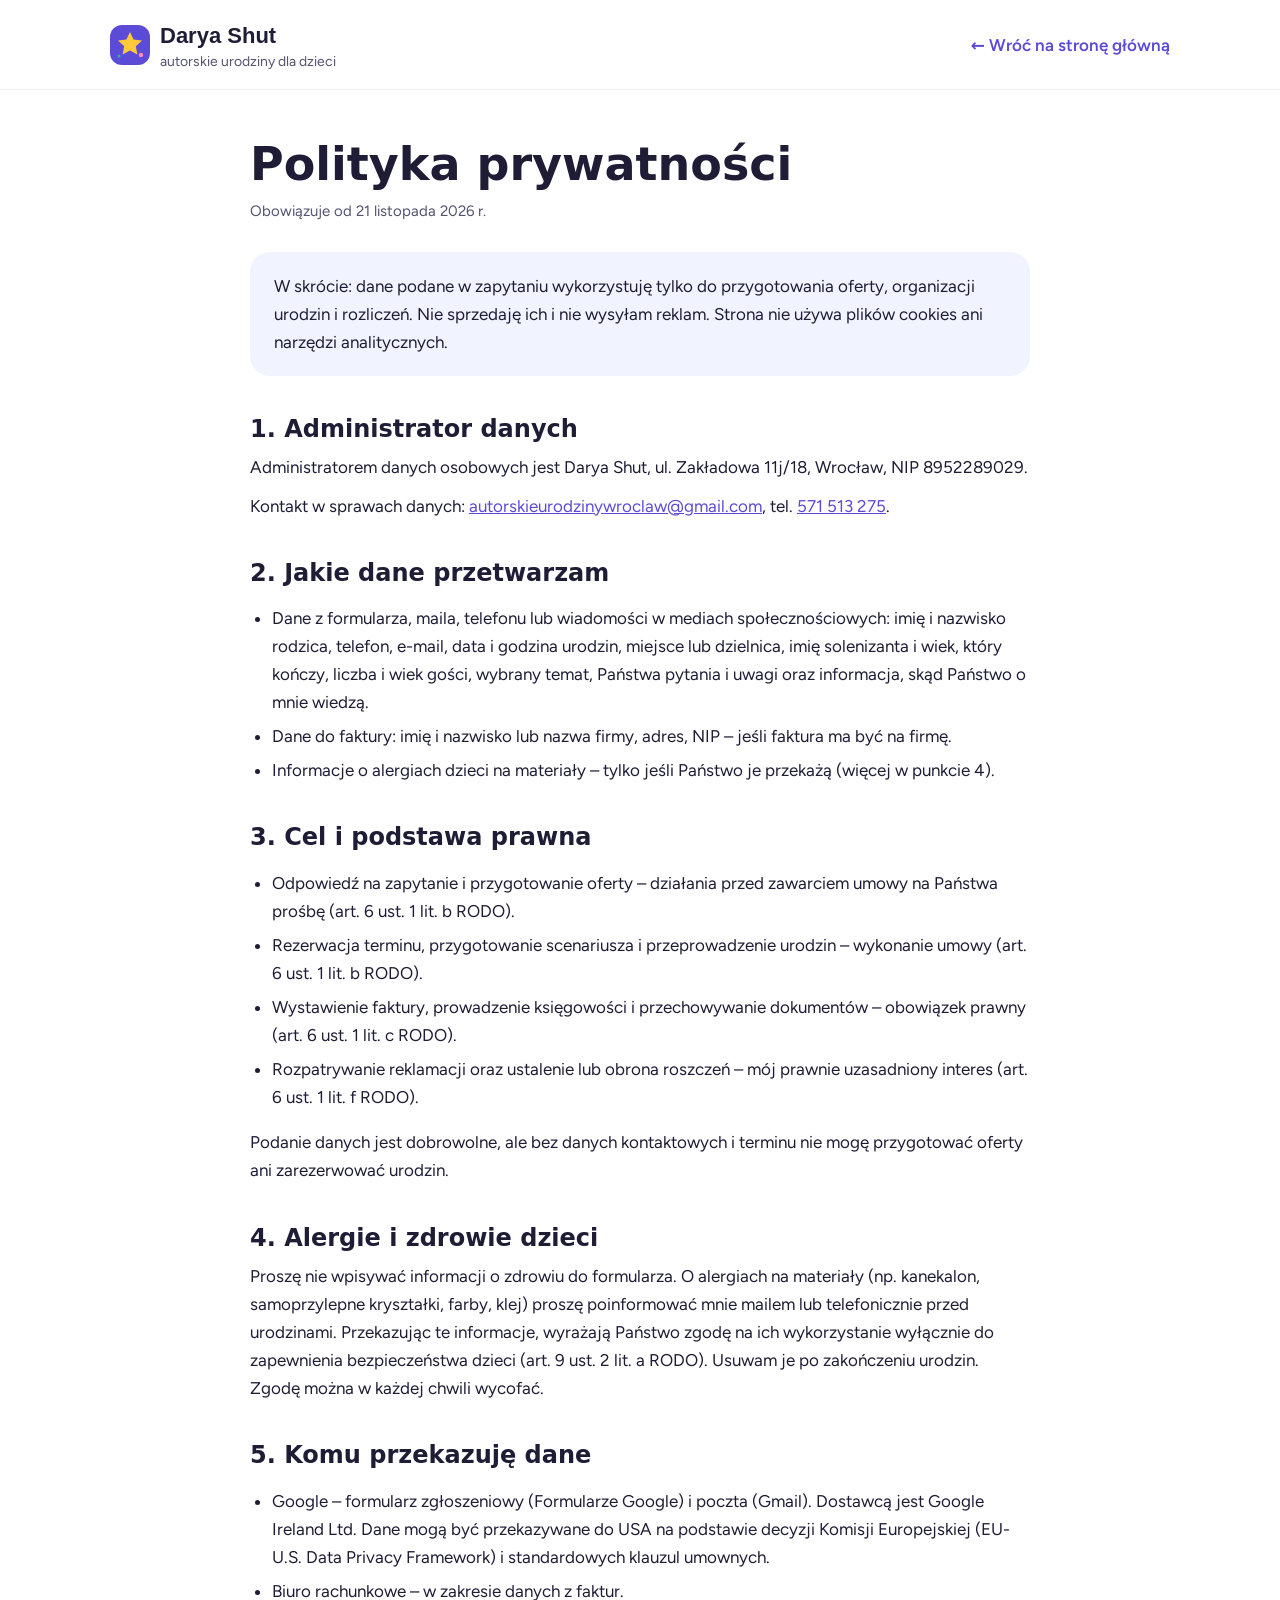
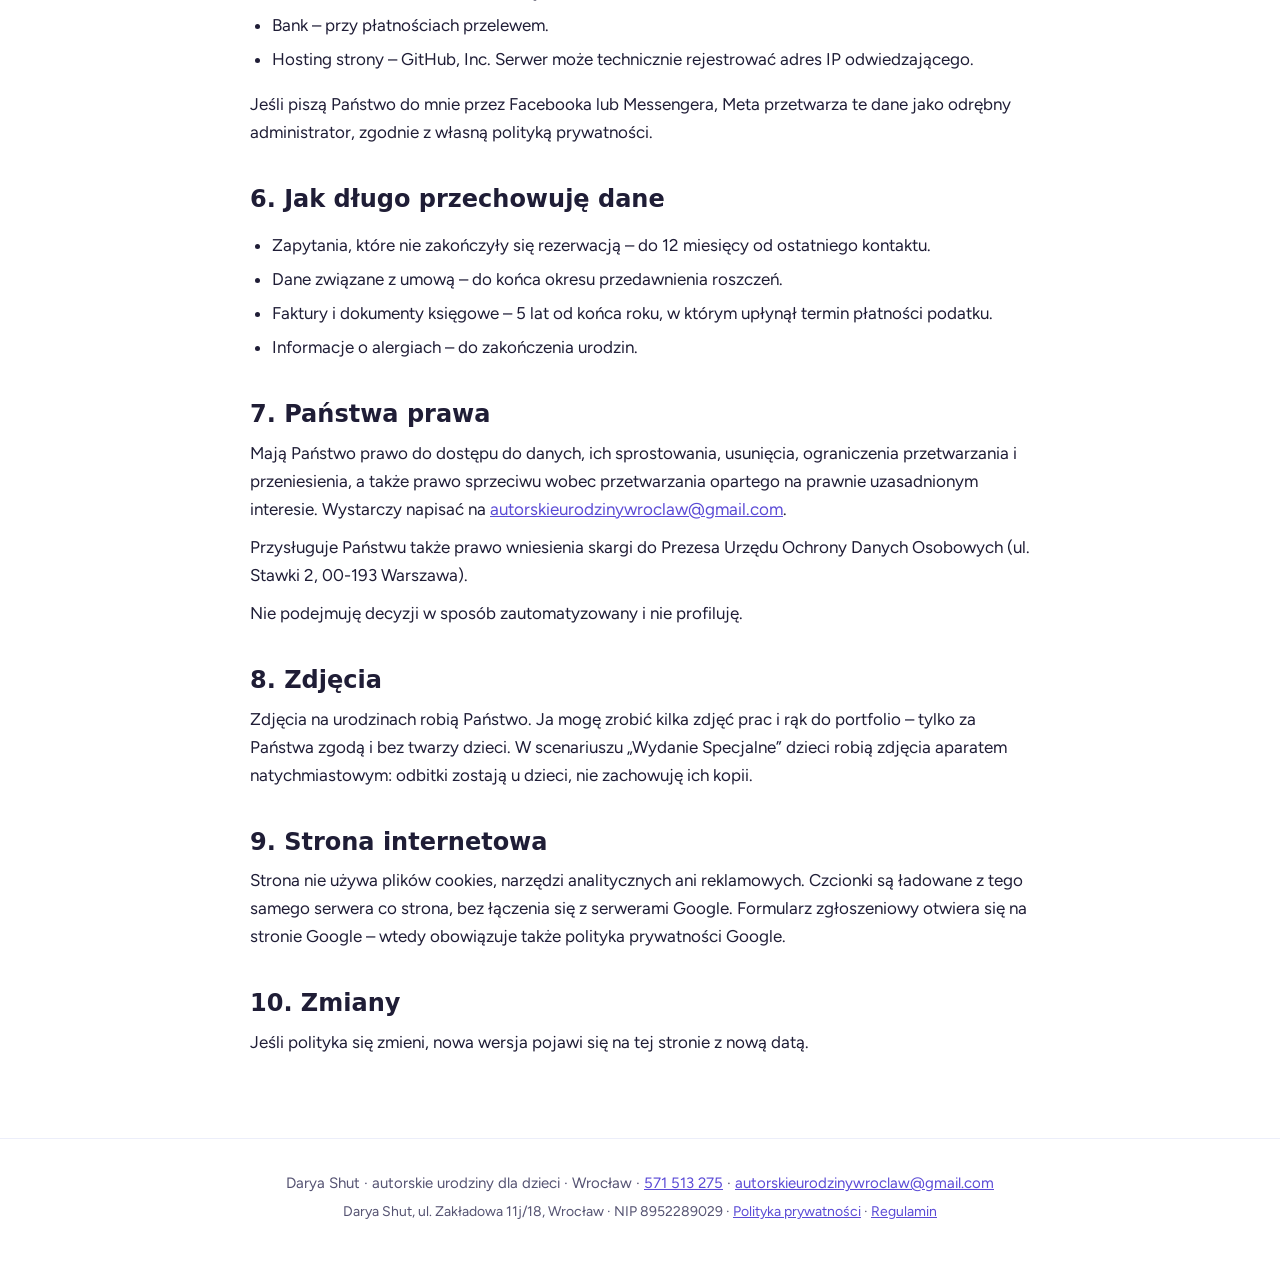
==== polityka-prywatnosci.html @ 9589dca6 "Regulamin, Polityka prywatności, dane firmy w stopce, dopłaty, lokalne fonty Co-Authored-By: Claude " ====
<!doctype html>
<html lang="pl">
<head>
<meta charset="utf-8">
<meta name="viewport" content="width=device-width, initial-scale=1">
<title>Polityka prywatności – Darya Shut, autorskie urodziny dla dzieci</title>
<link rel="icon" href="favicon.svg" type="image/svg+xml">
<link rel="stylesheet" href="fonts/fonts.css">
<link rel="stylesheet" href="legal.css">
</head>
<body>
<header class="top">
  <div class="wrap">
    <a class="brand" href="./">
      <svg width="40" height="40" viewBox="0 0 40 40" aria-hidden="true"><rect width="40" height="40" rx="12" fill="#5B4BD6"/><path d="M20 7 L23.6 14.6 L32 15.6 L25.8 21.3 L27.4 29.6 L20 25.5 L12.6 29.6 L14.2 21.3 L8 15.6 L16.4 14.6 Z" fill="#FFC93C"/><circle cx="31" cy="30" r="2.2" fill="#FF8FB1"/><circle cx="9" cy="31" r="1.6" fill="#2BB59A"/></svg>
      <div><b>Darya Shut</b><span>autorskie urodziny dla dzieci</span></div>
    </a>
    <a class="back" href="./">← Wróć na stronę główną</a>
  </div>
</header>

<main>
<div class="wrap">
  <h1>Polityka prywatności</h1>
  <p class="meta">Obowiązuje od 21 listopada 2026 r.</p>

  <div class="box"><p>W skrócie: dane podane w zapytaniu wykorzystuję tylko do przygotowania oferty, organizacji urodzin i rozliczeń. Nie sprzedaję ich i nie wysyłam reklam. Strona nie używa plików cookies ani narzędzi analitycznych.</p></div>

  <h2>1. Administrator danych</h2>
  <p>Administratorem danych osobowych jest Darya Shut, ul. Zakładowa 11j/18, Wrocław, NIP 8952289029.</p>
  <p>Kontakt w sprawach danych: <a href="mailto:autorskieurodzinywroclaw@gmail.com">autorskieurodzinywroclaw@gmail.com</a>, tel. <a href="tel:+48571513275">571 513 275</a>.</p>

  <h2>2. Jakie dane przetwarzam</h2>
  <ul>
    <li>Dane z formularza, maila, telefonu lub wiadomości w mediach społecznościowych: imię i nazwisko rodzica, telefon, e-mail, data i godzina urodzin, miejsce lub dzielnica, imię solenizanta i wiek, który kończy, liczba i wiek gości, wybrany temat, Państwa pytania i uwagi oraz informacja, skąd Państwo o mnie wiedzą.</li>
    <li>Dane do faktury: imię i nazwisko lub nazwa firmy, adres, NIP – jeśli faktura ma być na firmę.</li>
    <li>Informacje o alergiach dzieci na materiały – tylko jeśli Państwo je przekażą (więcej w punkcie 4).</li>
  </ul>

  <h2>3. Cel i podstawa prawna</h2>
  <ul>
    <li>Odpowiedź na zapytanie i przygotowanie oferty – działania przed zawarciem umowy na Państwa prośbę (art. 6 ust. 1 lit. b RODO).</li>
    <li>Rezerwacja terminu, przygotowanie scenariusza i przeprowadzenie urodzin – wykonanie umowy (art. 6 ust. 1 lit. b RODO).</li>
    <li>Wystawienie faktury, prowadzenie księgowości i przechowywanie dokumentów – obowiązek prawny (art. 6 ust. 1 lit. c RODO).</li>
    <li>Rozpatrywanie reklamacji oraz ustalenie lub obrona roszczeń – mój prawnie uzasadniony interes (art. 6 ust. 1 lit. f RODO).</li>
  </ul>
  <p>Podanie danych jest dobrowolne, ale bez danych kontaktowych i terminu nie mogę przygotować oferty ani zarezerwować urodzin.</p>

  <h2>4. Alergie i zdrowie dzieci</h2>
  <p>Proszę nie wpisywać informacji o zdrowiu do formularza. O alergiach na materiały (np. kanekalon, samoprzylepne kryształki, farby, klej) proszę poinformować mnie mailem lub telefonicznie przed urodzinami. Przekazując te informacje, wyrażają Państwo zgodę na ich wykorzystanie wyłącznie do zapewnienia bezpieczeństwa dzieci (art. 9 ust. 2 lit. a RODO). Usuwam je po zakończeniu urodzin. Zgodę można w każdej chwili wycofać.</p>

  <h2>5. Komu przekazuję dane</h2>
  <ul>
    <li>Google – formularz zgłoszeniowy (Formularze Google) i poczta (Gmail). Dostawcą jest Google Ireland Ltd. Dane mogą być przekazywane do USA na podstawie decyzji Komisji Europejskiej (EU-U.S. Data Privacy Framework) i standardowych klauzul umownych.</li>
    <li>Biuro rachunkowe – w zakresie danych z faktur.</li>
    <li>Bank – przy płatnościach przelewem.</li>
    <li>Hosting strony – GitHub, Inc. Serwer może technicznie rejestrować adres IP odwiedzającego.</li>
  </ul>
  <p>Jeśli piszą Państwo do mnie przez Facebooka lub Messengera, Meta przetwarza te dane jako odrębny administrator, zgodnie z własną polityką prywatności.</p>

  <h2>6. Jak długo przechowuję dane</h2>
  <ul>
    <li>Zapytania, które nie zakończyły się rezerwacją – do 12 miesięcy od ostatniego kontaktu.</li>
    <li>Dane związane z umową – do końca okresu przedawnienia roszczeń.</li>
    <li>Faktury i dokumenty księgowe – 5 lat od końca roku, w którym upłynął termin płatności podatku.</li>
    <li>Informacje o alergiach – do zakończenia urodzin.</li>
  </ul>

  <h2>7. Państwa prawa</h2>
  <p>Mają Państwo prawo do dostępu do danych, ich sprostowania, usunięcia, ograniczenia przetwarzania i przeniesienia, a także prawo sprzeciwu wobec przetwarzania opartego na prawnie uzasadnionym interesie. Wystarczy napisać na <a href="mailto:autorskieurodzinywroclaw@gmail.com">autorskieurodzinywroclaw@gmail.com</a>.</p>
  <p>Przysługuje Państwu także prawo wniesienia skargi do Prezesa Urzędu Ochrony Danych Osobowych (ul. Stawki 2, 00-193 Warszawa).</p>
  <p>Nie podejmuję decyzji w sposób zautomatyzowany i nie profiluję.</p>

  <h2>8. Zdjęcia</h2>
  <p>Zdjęcia na urodzinach robią Państwo. Ja mogę zrobić kilka zdjęć prac i rąk do portfolio – tylko za Państwa zgodą i bez twarzy dzieci. W scenariuszu „Wydanie Specjalne” dzieci robią zdjęcia aparatem natychmiastowym: odbitki zostają u dzieci, nie zachowuję ich kopii.</p>

  <h2>9. Strona internetowa</h2>
  <p>Strona nie używa plików cookies, narzędzi analitycznych ani reklamowych. Czcionki są ładowane z tego samego serwera co strona, bez łączenia się z serwerami Google. Formularz zgłoszeniowy otwiera się na stronie Google – wtedy obowiązuje także polityka prywatności Google.</p>

  <h2>10. Zmiany</h2>
  <p>Jeśli polityka się zmieni, nowa wersja pojawi się na tej stronie z nową datą.</p>
</div>
</main>

<footer>
  <div class="wrap">
    <p>Darya Shut · autorskie urodziny dla dzieci · Wrocław · <a href="tel:+48571513275">571 513 275</a> · <a href="mailto:autorskieurodzinywroclaw@gmail.com">autorskieurodzinywroclaw@gmail.com</a></p>
    <p class="legal">Darya Shut, ul. Zakładowa 11j/18, Wrocław · NIP 8952289029 · <a href="polityka-prywatnosci.html">Polityka prywatności</a> · <a href="regulamin.html">Regulamin</a></p>
  </div>
</footer>
</body>
</html>
---- fonts/fonts.css ----
/* Fonty hostowane lokalnie (SIL Open Font License 1.1, patrz pliki OFL-*.txt). Bez połączeń z serwerami Google. */
/* fredoka-latin-ext-500-normal */
@font-face {
  font-family: 'Fredoka';
  font-style: normal;
  font-display: swap;
  font-weight: 500;
  src: url(fredoka-latin-ext-500-normal.woff2) format('woff2');
  unicode-range: U+0100-02BA,U+02BD-02C5,U+02C7-02CC,U+02CE-02D7,U+02DD-02FF,U+0304,U+0308,U+0329,U+1D00-1DBF,U+1E00-1E9F,U+1EF2-1EFF,U+2020,U+20A0-20AB,U+20AD-20C0,U+2113,U+2C60-2C7F,U+A720-A7FF;
}
/* fredoka-latin-500-normal */
@font-face {
  font-family: 'Fredoka';
  font-style: normal;
  font-display: swap;
  font-weight: 500;
  src: url(fredoka-latin-500-normal.woff2) format('woff2');
  unicode-range: U+0000-00FF,U+0131,U+0152-0153,U+02BB-02BC,U+02C6,U+02DA,U+02DC,U+0304,U+0308,U+0329,U+2000-206F,U+20AC,U+2122,U+2191,U+2193,U+2212,U+2215,U+FEFF,U+FFFD;
}
/* fredoka-latin-ext-600-normal */
@font-face {
  font-family: 'Fredoka';
  font-style: normal;
  font-display: swap;
  font-weight: 600;
  src: url(fredoka-latin-ext-600-normal.woff2) format('woff2');
  unicode-range: U+0100-02BA,U+02BD-02C5,U+02C7-02CC,U+02CE-02D7,U+02DD-02FF,U+0304,U+0308,U+0329,U+1D00-1DBF,U+1E00-1E9F,U+1EF2-1EFF,U+2020,U+20A0-20AB,U+20AD-20C0,U+2113,U+2C60-2C7F,U+A720-A7FF;
}
/* fredoka-latin-600-normal */
@font-face {
  font-family: 'Fredoka';
  font-style: normal;
  font-display: swap;
  font-weight: 600;
  src: url(fredoka-latin-600-normal.woff2) format('woff2');
  unicode-range: U+0000-00FF,U+0131,U+0152-0153,U+02BB-02BC,U+02C6,U+02DA,U+02DC,U+0304,U+0308,U+0329,U+2000-206F,U+20AC,U+2122,U+2191,U+2193,U+2212,U+2215,U+FEFF,U+FFFD;
}
/* fredoka-latin-ext-700-normal */
@font-face {
  font-family: 'Fredoka';
  font-style: normal;
  font-display: swap;
  font-weight: 700;
  src: url(fredoka-latin-ext-700-normal.woff2) format('woff2');
  unicode-range: U+0100-02BA,U+02BD-02C5,U+02C7-02CC,U+02CE-02D7,U+02DD-02FF,U+0304,U+0308,U+0329,U+1D00-1DBF,U+1E00-1E9F,U+1EF2-1EFF,U+2020,U+20A0-20AB,U+20AD-20C0,U+2113,U+2C60-2C7F,U+A720-A7FF;
}
/* fredoka-latin-700-normal */
@font-face {
  font-family: 'Fredoka';
  font-style: normal;
  font-display: swap;
  font-weight: 700;
  src: url(fredoka-latin-700-normal.woff2) format('woff2');
  unicode-range: U+0000-00FF,U+0131,U+0152-0153,U+02BB-02BC,U+02C6,U+02DA,U+02DC,U+0304,U+0308,U+0329,U+2000-206F,U+20AC,U+2122,U+2191,U+2193,U+2212,U+2215,U+FEFF,U+FFFD;
}
/* figtree-latin-ext-400-normal */
@font-face {
  font-family: 'Figtree';
  font-style: normal;
  font-display: swap;
  font-weight: 400;
  src: url(figtree-latin-ext-400-normal.woff2) format('woff2');
  unicode-range: U+0100-02BA,U+02BD-02C5,U+02C7-02CC,U+02CE-02D7,U+02DD-02FF,U+0304,U+0308,U+0329,U+1D00-1DBF,U+1E00-1E9F,U+1EF2-1EFF,U+2020,U+20A0-20AB,U+20AD-20C0,U+2113,U+2C60-2C7F,U+A720-A7FF;
}
/* figtree-latin-400-normal */
@font-face {
  font-family: 'Figtree';
  font-style: normal;
  font-display: swap;
  font-weight: 400;
  src: url(figtree-latin-400-normal.woff2) format('woff2');
  unicode-range: U+0000-00FF,U+0131,U+0152-0153,U+02BB-02BC,U+02C6,U+02DA,U+02DC,U+0304,U+0308,U+0329,U+2000-206F,U+20AC,U+2122,U+2191,U+2193,U+2212,U+2215,U+FEFF,U+FFFD;
}
/* figtree-latin-ext-600-normal */
@font-face {
  font-family: 'Figtree';
  font-style: normal;
  font-display: swap;
  font-weight: 600;
  src: url(figtree-latin-ext-600-normal.woff2) format('woff2');
  unicode-range: U+0100-02BA,U+02BD-02C5,U+02C7-02CC,U+02CE-02D7,U+02DD-02FF,U+0304,U+0308,U+0329,U+1D00-1DBF,U+1E00-1E9F,U+1EF2-1EFF,U+2020,U+20A0-20AB,U+20AD-20C0,U+2113,U+2C60-2C7F,U+A720-A7FF;
}
/* figtree-latin-600-normal */
@font-face {
  font-family: 'Figtree';
  font-style: normal;
  font-display: swap;
  font-weight: 600;
  src: url(figtree-latin-600-normal.woff2) format('woff2');
  unicode-range: U+0000-00FF,U+0131,U+0152-0153,U+02BB-02BC,U+02C6,U+02DA,U+02DC,U+0304,U+0308,U+0329,U+2000-206F,U+20AC,U+2122,U+2191,U+2193,U+2212,U+2215,U+FEFF,U+FFFD;
}
/* figtree-latin-ext-700-normal */
@font-face {
  font-family: 'Figtree';
  font-style: normal;
  font-display: swap;
  font-weight: 700;
  src: url(figtree-latin-ext-700-normal.woff2) format('woff2');
  unicode-range: U+0100-02BA,U+02BD-02C5,U+02C7-02CC,U+02CE-02D7,U+02DD-02FF,U+0304,U+0308,U+0329,U+1D00-1DBF,U+1E00-1E9F,U+1EF2-1EFF,U+2020,U+20A0-20AB,U+20AD-20C0,U+2113,U+2C60-2C7F,U+A720-A7FF;
}
/* figtree-latin-700-normal */
@font-face {
  font-family: 'Figtree';
  font-style: normal;
  font-display: swap;
  font-weight: 700;
  src: url(figtree-latin-700-normal.woff2) format('woff2');
  unicode-range: U+0000-00FF,U+0131,U+0152-0153,U+02BB-02BC,U+02C6,U+02DA,U+02DC,U+0304,U+0308,U+0329,U+2000-206F,U+20AC,U+2122,U+2191,U+2193,U+2212,U+2215,U+FEFF,U+FFFD;
}
---- legal.css ----
:root{--ink:#1F1D36;--muted:#555372;--tint:#F1F3FF;--violet:#5B4BD6;--violet-dark:#4636B8;--orange:#FF7A45}
*{box-sizing:border-box}
body{margin:0;background:#fff;color:var(--ink);font-family:'Figtree',system-ui,sans-serif;font-size:17px;line-height:1.65}
a{color:var(--violet)}
a:hover{color:var(--violet-dark)}
:focus-visible{outline:3px solid var(--orange);outline-offset:3px}
.wrap{max-width:820px;margin:0 auto;padding:0 20px}
header.top{padding:18px 0;border-bottom:1px solid #ECEEFA}
header.top .wrap{max-width:1100px;display:flex;align-items:center;justify-content:space-between;gap:16px;flex-wrap:wrap}
.brand{display:flex;align-items:center;gap:10px;text-decoration:none;color:var(--ink)}
.brand b{font-family:'Fredoka',sans-serif;font-weight:600;font-size:22px}
.brand span{font-size:14px;color:var(--muted);display:block;line-height:1.2}
.back{font-weight:600;text-decoration:none}
main{padding:48px 0 72px}
h1,h2{font-family:'Fredoka',system-ui,sans-serif;font-weight:600;line-height:1.15}
h1{font-size:clamp(34px,5vw,46px);margin:0 0 8px}
h2{font-size:24px;margin:40px 0 10px}
.meta{color:var(--muted);font-size:15px;margin:0 0 28px}
.box{background:var(--tint);border-radius:20px;padding:20px 24px}
.box p{margin:0}
ol,ul{padding-left:22px}
li{margin:6px 0}
p{margin:10px 0}
footer{padding:28px 0 44px;text-align:center;color:var(--muted);font-size:15px;border-top:1px solid #ECEEFA}
footer p{margin:4px 0}
footer .legal{font-size:14px}
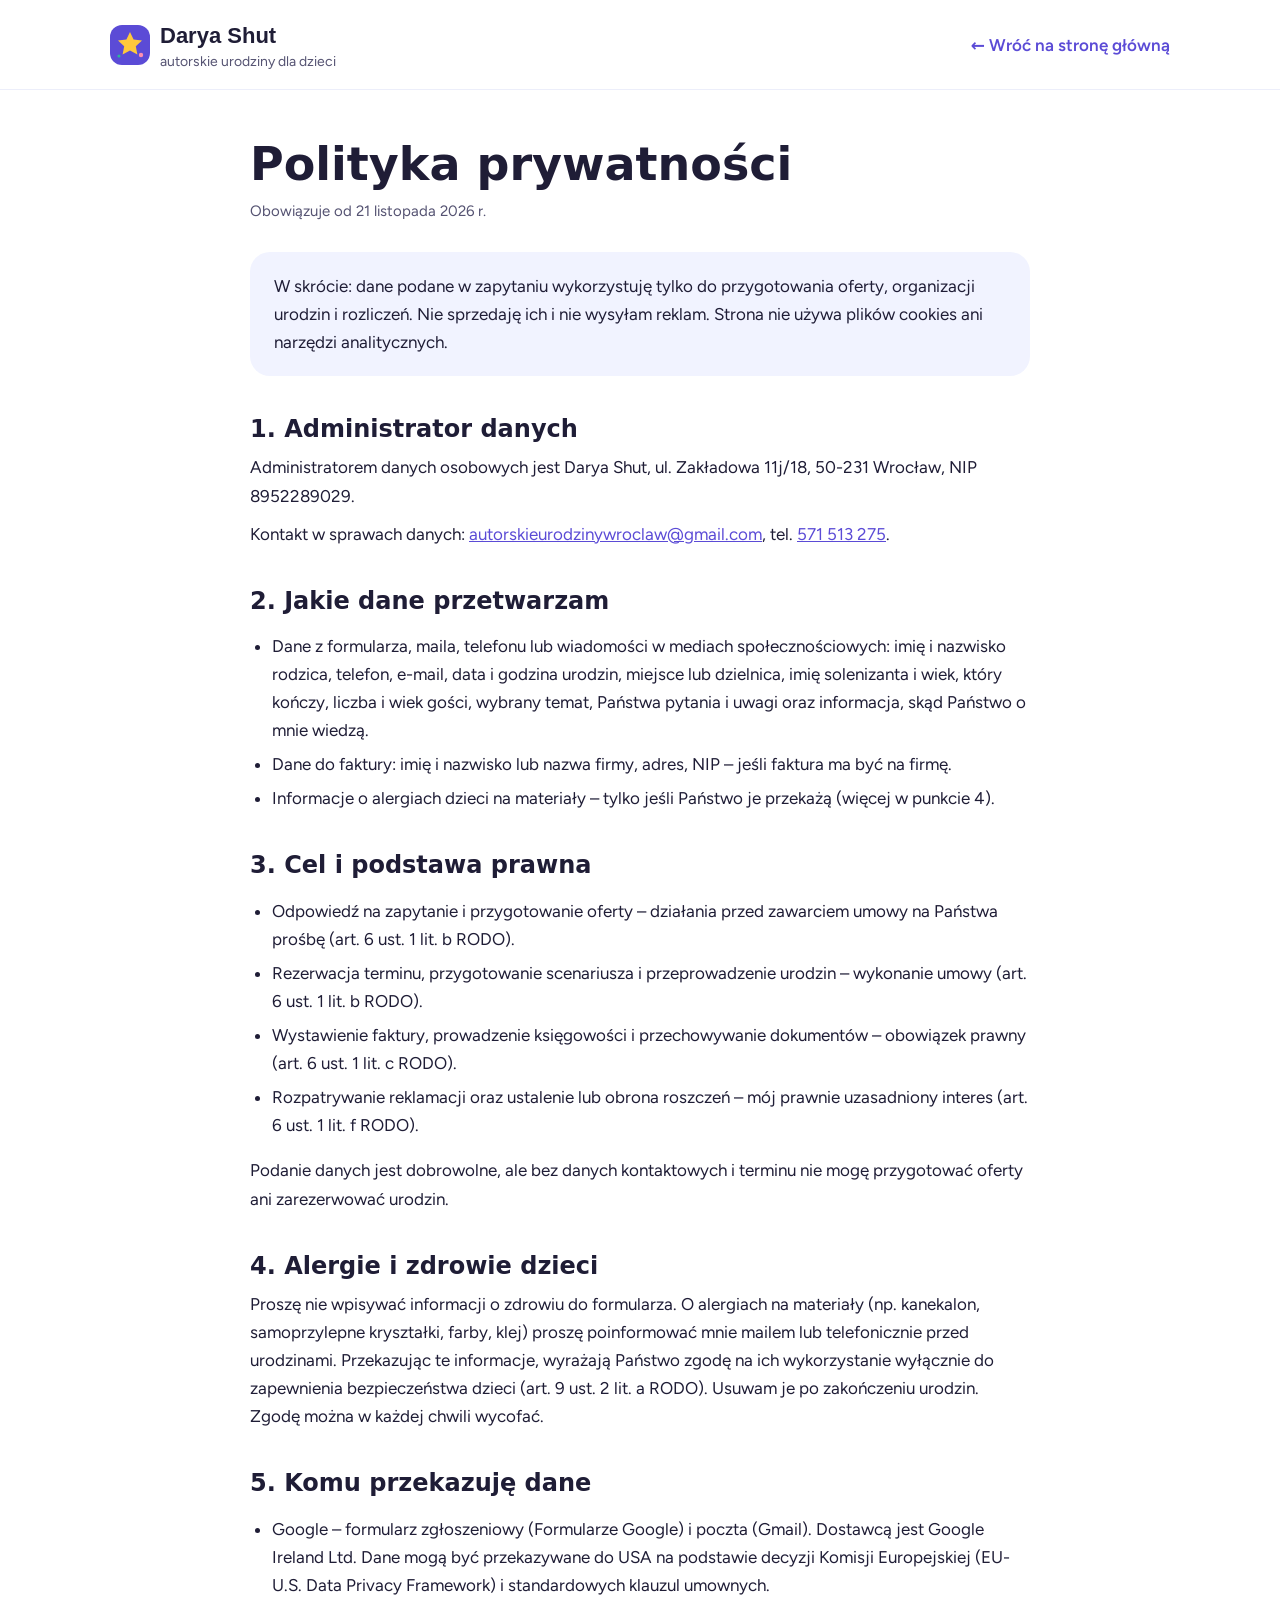
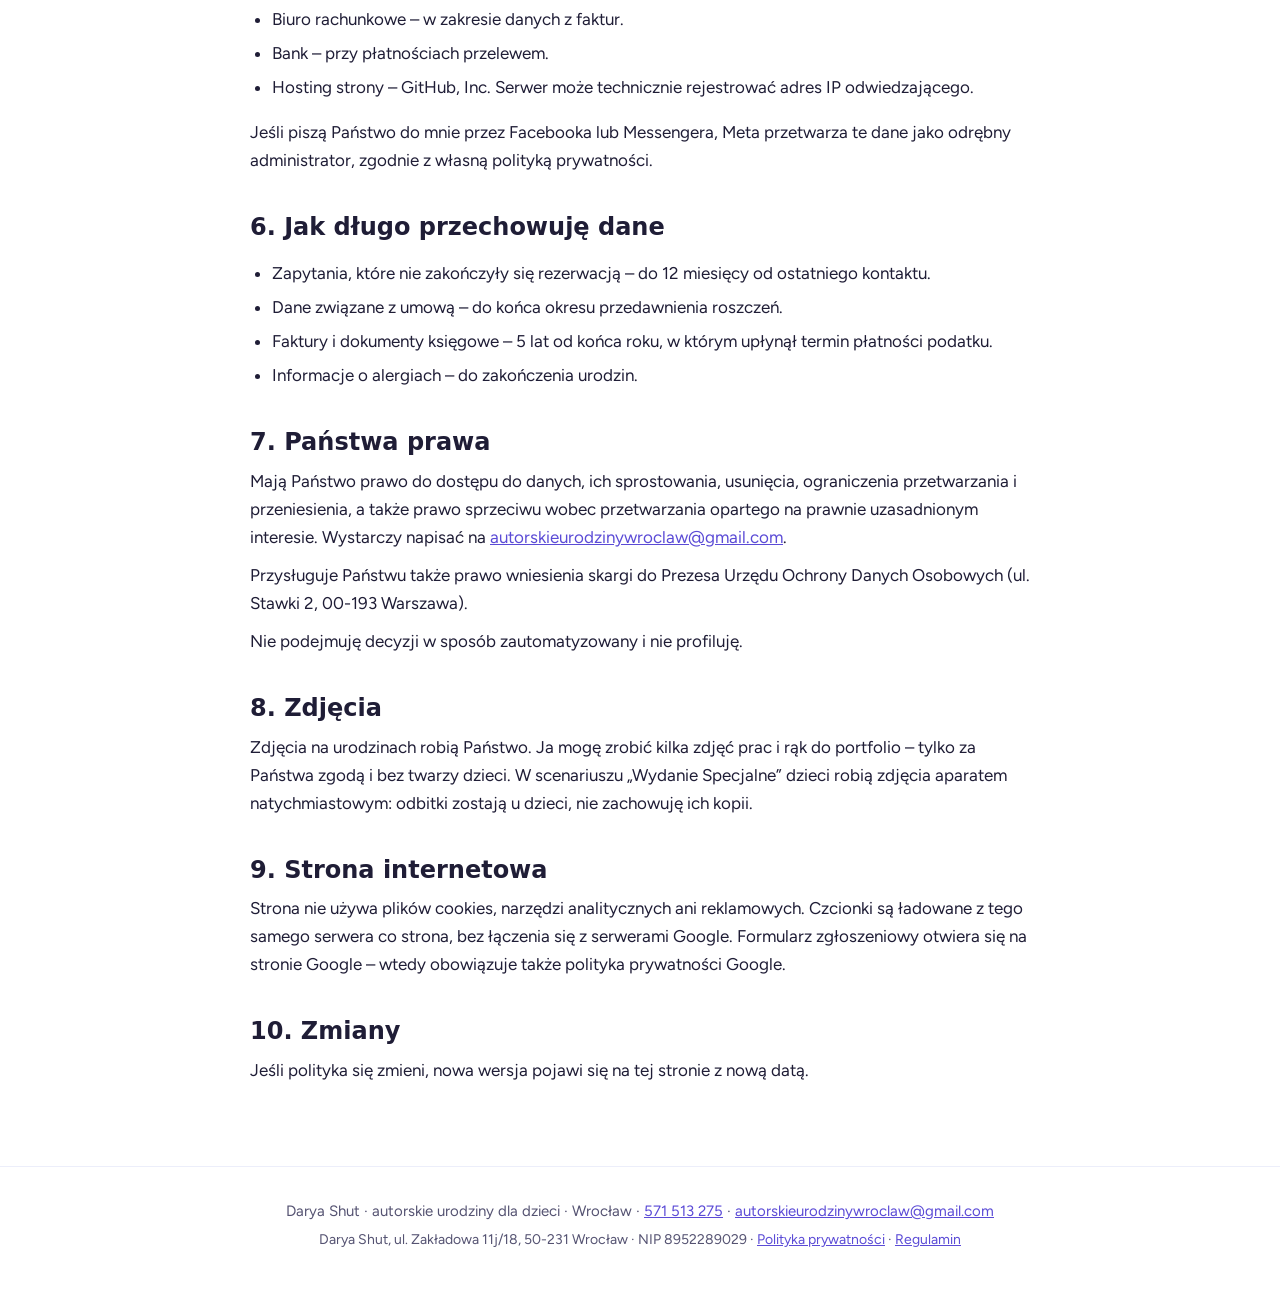
==== commit 8c8d37dc: "Kod pocztowy w adresie Co-Authored-By: Claude Opus 5.5 <noreply@anthropic.com> Claude-Session: https" ====
--- a/polityka-prywatnosci.html
+++ b/polityka-prywatnosci.html
@@ -27,7 +27,7 @@
   <div class="box"><p>W skrócie: dane podane w zapytaniu wykorzystuję tylko do przygotowania oferty, organizacji urodzin i rozliczeń. Nie sprzedaję ich i nie wysyłam reklam. Strona nie używa plików cookies ani narzędzi analitycznych.</p></div>
 
   <h2>1. Administrator danych</h2>
-  <p>Administratorem danych osobowych jest Darya Shut, ul. Zakładowa 11j/18, Wrocław, NIP 8952289029.</p>
+  <p>Administratorem danych osobowych jest Darya Shut, ul. Zakładowa 11j/18, 50-231 Wrocław, NIP 8952289029.</p>
   <p>Kontakt w sprawach danych: <a href="mailto:autorskieurodzinywroclaw@gmail.com">autorskieurodzinywroclaw@gmail.com</a>, tel. <a href="tel:+48571513275">571 513 275</a>.</p>
 
   <h2>2. Jakie dane przetwarzam</h2>
@@ -85,7 +85,7 @@
 <footer>
   <div class="wrap">
     <p>Darya Shut · autorskie urodziny dla dzieci · Wrocław · <a href="tel:+48571513275">571 513 275</a> · <a href="mailto:autorskieurodzinywroclaw@gmail.com">autorskieurodzinywroclaw@gmail.com</a></p>
-    <p class="legal">Darya Shut, ul. Zakładowa 11j/18, Wrocław · NIP 8952289029 · <a href="polityka-prywatnosci.html">Polityka prywatności</a> · <a href="regulamin.html">Regulamin</a></p>
+    <p class="legal">Darya Shut, ul. Zakładowa 11j/18, 50-231 Wrocław · NIP 8952289029 · <a href="polityka-prywatnosci.html">Polityka prywatności</a> · <a href="regulamin.html">Regulamin</a></p>
   </div>
 </footer>
 </body>
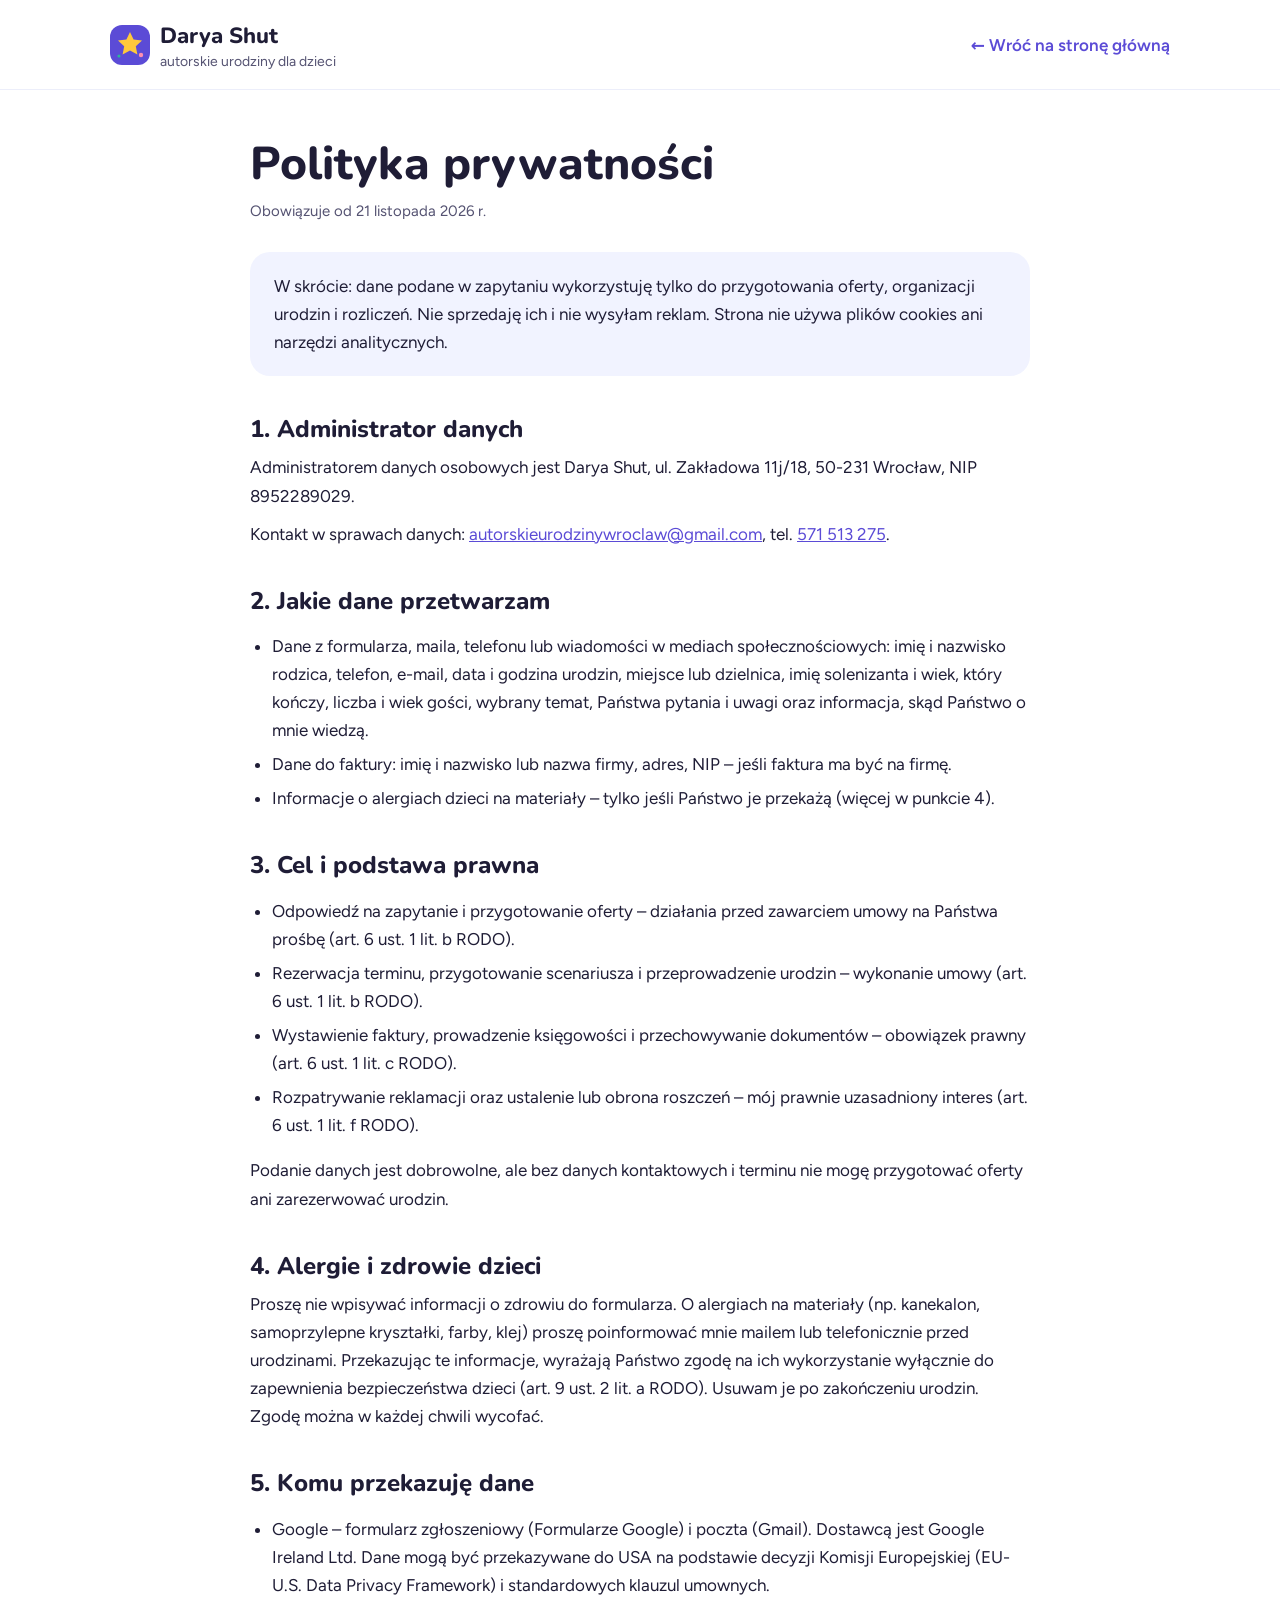
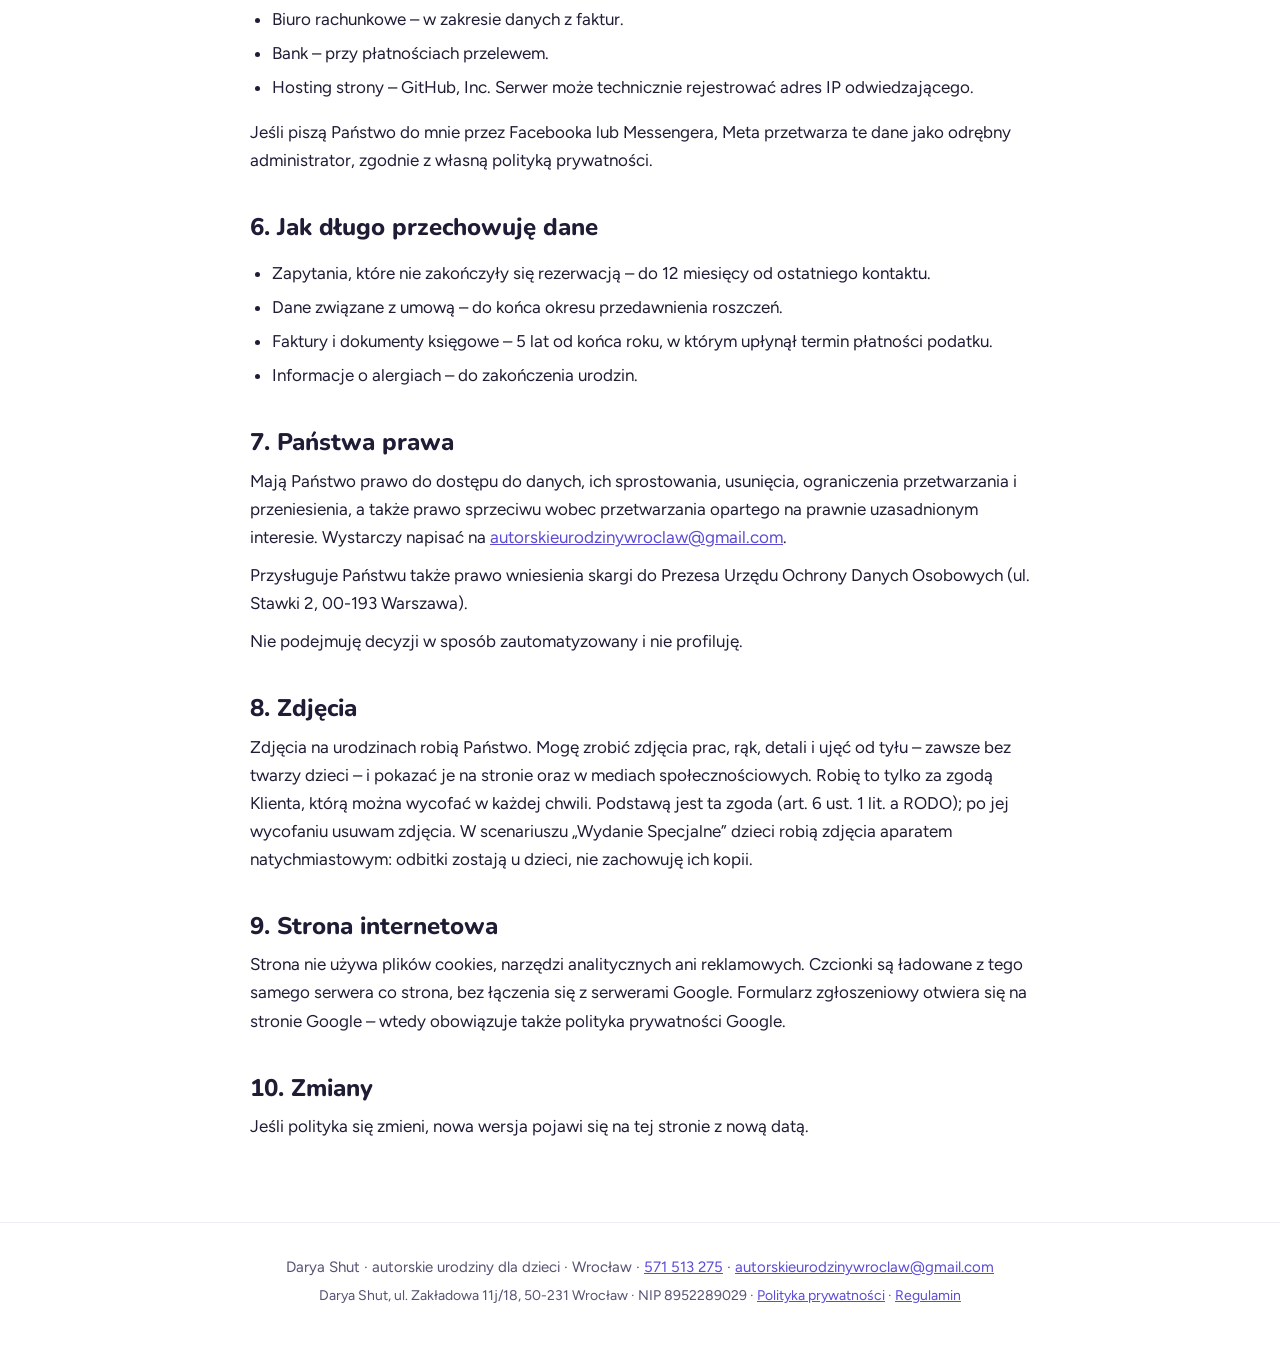
==== commit 39081d5f: "Nagłówki w Nunito (pełne polskie znaki), zdjęcia bez twarzy dzieci w regulaminie Co-Authored-By: Cla" ====
--- a/polityka-prywatnosci.html
+++ b/polityka-prywatnosci.html
@@ -72,7 +72,7 @@
   <p>Nie podejmuję decyzji w sposób zautomatyzowany i nie profiluję.</p>
 
   <h2>8. Zdjęcia</h2>
-  <p>Zdjęcia na urodzinach robią Państwo. Ja mogę zrobić kilka zdjęć prac i rąk do portfolio – tylko za Państwa zgodą i bez twarzy dzieci. W scenariuszu „Wydanie Specjalne” dzieci robią zdjęcia aparatem natychmiastowym: odbitki zostają u dzieci, nie zachowuję ich kopii.</p>
+  <p>Zdjęcia na urodzinach robią Państwo. Mogę zrobić zdjęcia prac, rąk, detali i ujęć od tyłu – zawsze bez twarzy dzieci – i pokazać je na stronie oraz w mediach społecznościowych. Robię to tylko za zgodą Klienta, którą można wycofać w każdej chwili. Podstawą jest ta zgoda (art. 6 ust. 1 lit. a RODO); po jej wycofaniu usuwam zdjęcia. W scenariuszu „Wydanie Specjalne” dzieci robią zdjęcia aparatem natychmiastowym: odbitki zostają u dzieci, nie zachowuję ich kopii.</p>
 
   <h2>9. Strona internetowa</h2>
   <p>Strona nie używa plików cookies, narzędzi analitycznych ani reklamowych. Czcionki są ładowane z tego samego serwera co strona, bez łączenia się z serwerami Google. Formularz zgłoszeniowy otwiera się na stronie Google – wtedy obowiązuje także polityka prywatności Google.</p>
--- a/fonts/fonts.css
+++ b/fonts/fonts.css
@@ -1,56 +1,38 @@
 /* Fonty hostowane lokalnie (SIL Open Font License 1.1, patrz pliki OFL-*.txt). Bez połączeń z serwerami Google. */
-/* fredoka-latin-ext-500-normal */
+/* nunito-latin-ext-800-normal */
 @font-face {
-  font-family: 'Fredoka';
+  font-family: 'Nunito';
   font-style: normal;
   font-display: swap;
-  font-weight: 500;
-  src: url(fredoka-latin-ext-500-normal.woff2) format('woff2');
+  font-weight: 800;
+  src: url(nunito-latin-ext-800-normal.woff2) format('woff2');
   unicode-range: U+0100-02BA,U+02BD-02C5,U+02C7-02CC,U+02CE-02D7,U+02DD-02FF,U+0304,U+0308,U+0329,U+1D00-1DBF,U+1E00-1E9F,U+1EF2-1EFF,U+2020,U+20A0-20AB,U+20AD-20C0,U+2113,U+2C60-2C7F,U+A720-A7FF;
 }
-/* fredoka-latin-500-normal */
+/* nunito-latin-800-normal */
 @font-face {
-  font-family: 'Fredoka';
+  font-family: 'Nunito';
   font-style: normal;
   font-display: swap;
-  font-weight: 500;
-  src: url(fredoka-latin-500-normal.woff2) format('woff2');
+  font-weight: 800;
+  src: url(nunito-latin-800-normal.woff2) format('woff2');
   unicode-range: U+0000-00FF,U+0131,U+0152-0153,U+02BB-02BC,U+02C6,U+02DA,U+02DC,U+0304,U+0308,U+0329,U+2000-206F,U+20AC,U+2122,U+2191,U+2193,U+2212,U+2215,U+FEFF,U+FFFD;
 }
-/* fredoka-latin-ext-600-normal */
+/* nunito-latin-ext-900-normal */
 @font-face {
-  font-family: 'Fredoka';
+  font-family: 'Nunito';
   font-style: normal;
   font-display: swap;
-  font-weight: 600;
-  src: url(fredoka-latin-ext-600-normal.woff2) format('woff2');
+  font-weight: 900;
+  src: url(nunito-latin-ext-900-normal.woff2) format('woff2');
   unicode-range: U+0100-02BA,U+02BD-02C5,U+02C7-02CC,U+02CE-02D7,U+02DD-02FF,U+0304,U+0308,U+0329,U+1D00-1DBF,U+1E00-1E9F,U+1EF2-1EFF,U+2020,U+20A0-20AB,U+20AD-20C0,U+2113,U+2C60-2C7F,U+A720-A7FF;
 }
-/* fredoka-latin-600-normal */
+/* nunito-latin-900-normal */
 @font-face {
-  font-family: 'Fredoka';
+  font-family: 'Nunito';
   font-style: normal;
   font-display: swap;
-  font-weight: 600;
-  src: url(fredoka-latin-600-normal.woff2) format('woff2');
-  unicode-range: U+0000-00FF,U+0131,U+0152-0153,U+02BB-02BC,U+02C6,U+02DA,U+02DC,U+0304,U+0308,U+0329,U+2000-206F,U+20AC,U+2122,U+2191,U+2193,U+2212,U+2215,U+FEFF,U+FFFD;
-}
-/* fredoka-latin-ext-700-normal */
-@font-face {
-  font-family: 'Fredoka';
-  font-style: normal;
-  font-display: swap;
-  font-weight: 700;
-  src: url(fredoka-latin-ext-700-normal.woff2) format('woff2');
-  unicode-range: U+0100-02BA,U+02BD-02C5,U+02C7-02CC,U+02CE-02D7,U+02DD-02FF,U+0304,U+0308,U+0329,U+1D00-1DBF,U+1E00-1E9F,U+1EF2-1EFF,U+2020,U+20A0-20AB,U+20AD-20C0,U+2113,U+2C60-2C7F,U+A720-A7FF;
-}
-/* fredoka-latin-700-normal */
-@font-face {
-  font-family: 'Fredoka';
-  font-style: normal;
-  font-display: swap;
-  font-weight: 700;
-  src: url(fredoka-latin-700-normal.woff2) format('woff2');
+  font-weight: 900;
+  src: url(nunito-latin-900-normal.woff2) format('woff2');
   unicode-range: U+0000-00FF,U+0131,U+0152-0153,U+02BB-02BC,U+02C6,U+02DA,U+02DC,U+0304,U+0308,U+0329,U+2000-206F,U+20AC,U+2122,U+2191,U+2193,U+2212,U+2215,U+FEFF,U+FFFD;
 }
 /* figtree-latin-ext-400-normal */
--- a/legal.css
+++ b/legal.css
@@ -8,11 +8,11 @@
 header.top{padding:18px 0;border-bottom:1px solid #ECEEFA}
 header.top .wrap{max-width:1100px;display:flex;align-items:center;justify-content:space-between;gap:16px;flex-wrap:wrap}
 .brand{display:flex;align-items:center;gap:10px;text-decoration:none;color:var(--ink)}
-.brand b{font-family:'Fredoka',sans-serif;font-weight:600;font-size:22px}
+.brand b{font-family:'Nunito',sans-serif;font-weight:800;font-size:22px}
 .brand span{font-size:14px;color:var(--muted);display:block;line-height:1.2}
 .back{font-weight:600;text-decoration:none}
 main{padding:48px 0 72px}
-h1,h2{font-family:'Fredoka',system-ui,sans-serif;font-weight:600;line-height:1.15}
+h1,h2{font-family:'Nunito',system-ui,sans-serif;font-weight:800;line-height:1.15}
 h1{font-size:clamp(34px,5vw,46px);margin:0 0 8px}
 h2{font-size:24px;margin:40px 0 10px}
 .meta{color:var(--muted);font-size:15px;margin:0 0 28px}
